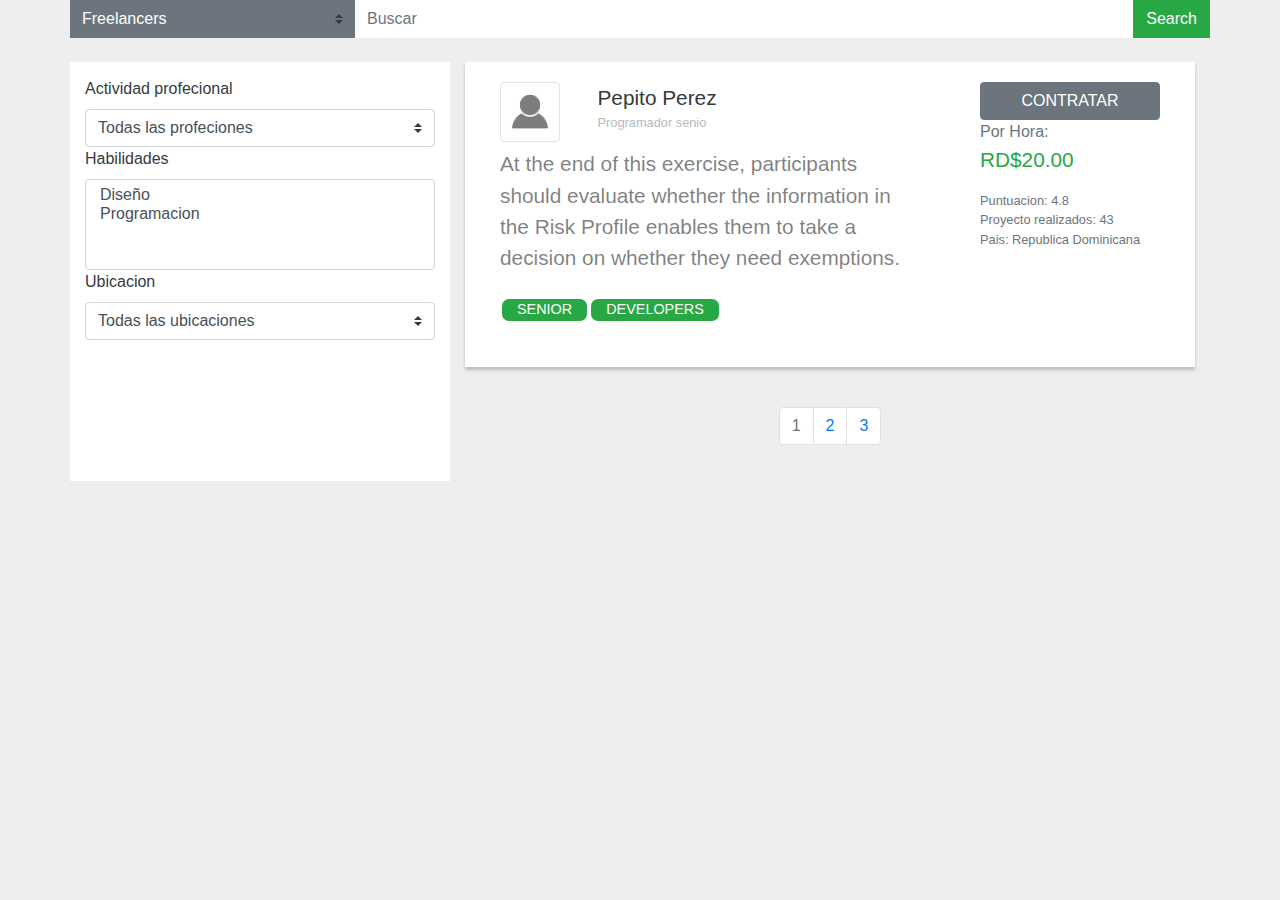
==== search_freelancers_and_jobs/index.html @ 36a7c7b7 "Commit" ====
<!DOCTYPE html>
<html lang="en">

<head>
  <meta charset="utf-8">
  <meta name="viewport" content="width=device-width, initial-scale=1, shrink-to-fit=no">
  <meta http-equiv="x-ua-compatible" content="ie=edge">
  <title>Material Design Bootstrap</title>
  <!-- Font Awesome -->
  <link rel="stylesheet" href="https://maxcdn.bootstrapcdn.com/font-awesome/4.7.0/css/font-awesome.min.css">
  <!-- Bootstrap core CSS -->
  <link href="css/bootstrap.min.css" rel="stylesheet">
</head>

<body style="background: #eee">

    <div class="container">
    
        <div class="row">
            
            
            <div class="col-sm">
                
                
                <div class="row">
<!--                    <div class="col-sm">-->
                        <select style="border-radius: 0; border: 0;" class="custom-select bg-secondary text-white col-lg-3">
                            <option selected>Freelancers</option>
                        </select>
                        <form style="padding: 0" class="form-inline col-sm my-2 my-lg-0">
                          <input style="border-radius: 0; border: 0px" class="form-control col-sm mr-sm-0" type="search" placeholder="Buscar" aria-label="Buscar">
                          <button class="btn btn-success my-2 my-sm-0" type="submit" style="
                                border-radius: 0;
                            ">Search</button>
                        </form>
<!--                    </div>-->
                </div>
            
            <main class="row my-lg-4">
                
                <div class="col-lg-4 bg-white text-dark" style="padding: 15px;">
                
                    <label for="select-acti-pro">Actividad profecional</label>
                    <select id="select-acti-pro" class="custom-select">
                      <option selected>Todas las profeciones</option>
                    </select>
                    
                    <label for="select-skills">Habilidades</label>
                    <select id="select-skills" class="custom-select" multiple>
                      <option>Diseño</option>                      
                      <option>Programacion</option>
                    </select>
                    
                    <label for="select-geo">Ubicacion</label>
                    <select id="select-geo" class="custom-select">
                      <option selected>Todas las ubicaciones</option>
                    </select>
                
                </div>
                
                <div class="col-lg">
                    
                    <div class="row">
<!--                        INICIO BOX-->
                <div class="col-sm-12" style="margin-bottom: 20px;" >
                         
                    <div class="card" style="border: 0;border-radius: 0;box-shadow: 0px 3px 3px #bdbbbb;">
                        <div class="card-body">
                            <div class="row">
                                <div class="col-lg-8">
                                
                                    <div class="col-lg-12">
                                        <div class="row">
                                        <div class="col-3">
                                        <img style=" width: 60px;height: 60px;" src="[data-uri]" alt="..." class="img-thumbnail">
                                        </div>
                                        <div class="col" style="padding: 0">
                                            <p style="font-size: 1.3em; margin: 0" class="text-dark">Pepito Perez</p>                                            <p style="font-size: 0.8em; opacity: 0.5" class="text-secondary">Programador senio</p>

                                        </div>
                                    </div>
                                    </div>
                                    
<!--                                    Descripcion-->
                                    <div class="col-lg-12">
                                        <p style="font-size: 1.3em; margin: 0" class="text-black-50">At the end of this exercise, participants should evaluate whether the information in the Risk Profile enables them to take a decision on whether they need exemptions. </p> 
                                    </div>
                                    
                                    <div class="col-lg-12 my-4">
                                        <div class="row" style="padding-left: 15px">
                                            <div class="col-lg-auto" style="padding: 2px;width: auto;">
                                                <p style="font-size: 0.9em;margin: 0;padding: 0px 15px;border-radius: 7px;" class="text-white bg-success">SENIOR</p> 
                                            </div>
                                            <div class="col-lg-auto" style="padding: 2px; width: auto;">
                                                <p style="font-size: 0.9em;margin: 0;padding: 0px 15px;border-radius: 7px;" class="text-white bg-success">DEVELOPERS</p> 
                                            </div>
                                        </div>
                                        
                                    </div>
                                
                                </div>
                                <div class="col-lg-4">
                                    <div class="col-sm-12" style="text-align: center;">
                                        <button style="width: 100%;" class="btn btn-secondary">CONTRATAR</button>
                                    </div>
                                    <div class="col-sm-12">
                                        <p style="margin: 0px;" class="text-secondary">Por Hora:</p>                                        
                                        <p style="font-size: 1.3em" class="text-success">RD$20.00</p>                                        
                                        <p style="font-size: 0.8em; margin: 0;" class="text-muted">Puntuacion: 4.8</p>                                        
                                        <p style="font-size: 0.8em; margin: 0;" class="text-muted">Proyecto realizados: 43</p>
                                        <p style="font-size: 0.8em" class="text-muted">Pais: Republica Dominicana</p>



                                    </div>
                                </div>
                            </div>                
                        </div>
                    </div>
                             
                        
                </div>
<!--                    FIN BOX-->    
     
                        
<!--                        Pagination-->
                        <div class="col-sm-12" style="padding: 20px;">
                             <nav  aria-label="...">
                              <ul class="pagination justify-content-center">
                                <li class="page-item disabled">
                                  <a class="page-link" href="#" tabindex="-1">1</a>
                                </li>
                                <li class="page-item"><a class="page-link" href="#">2</a></li>
                                <li class="page-item"><a class="page-link" href="#">3</a></li>
                              </ul>
                            </nav>
                        </div>
                       
                        
                    </div>
                
                </div>
                
                
                
                
                </main>
                
            
            </div>
        </div>
        
    </div>
  <!-- Bootstrap core JavaScript -->
  <script type="text/javascript" src="js/bootstrap.min.js"></script>
</body>

</html>
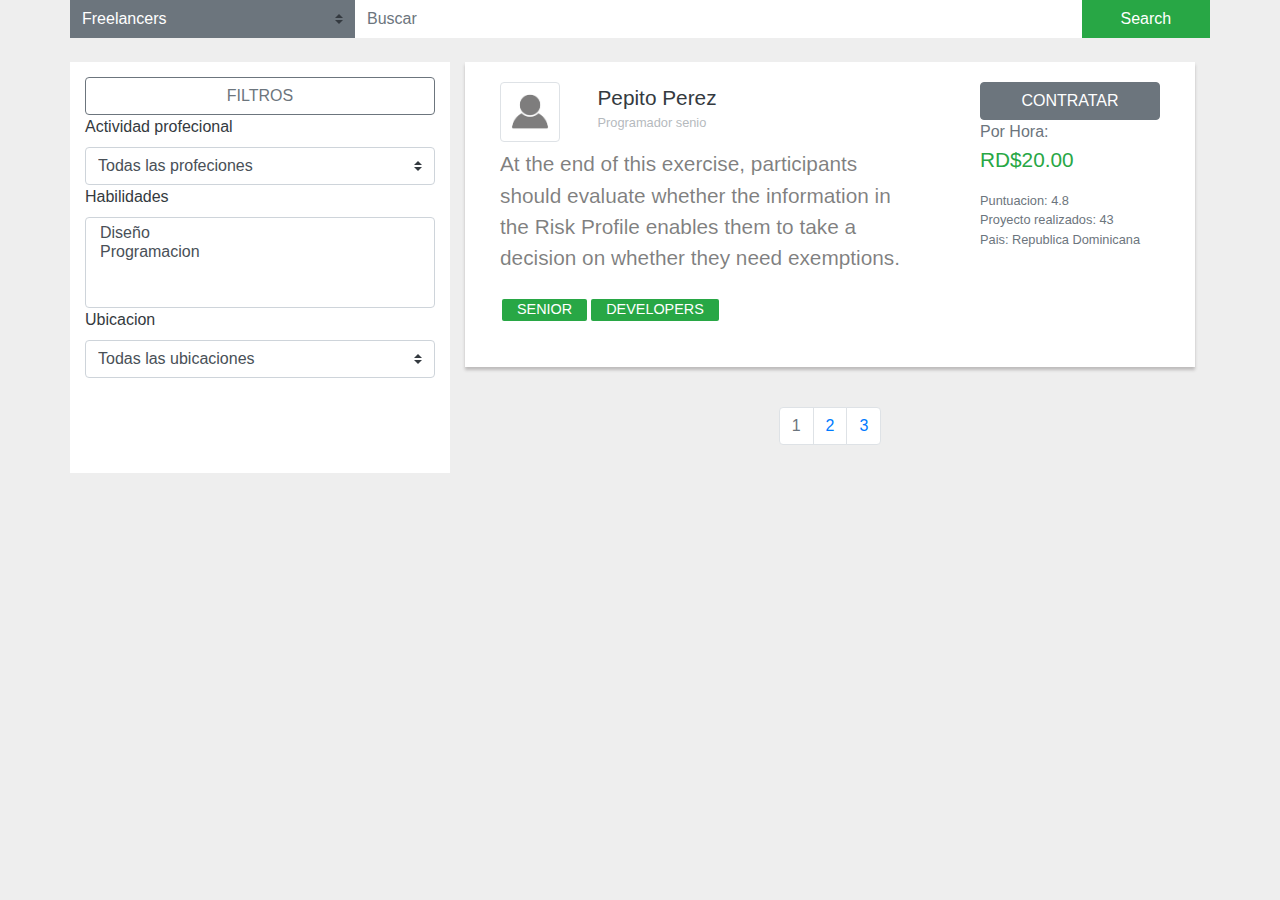
==== commit 35424a30: "commit" ====
--- a/search_freelancers_and_jobs/index.html
+++ b/search_freelancers_and_jobs/index.html
@@ -5,7 +5,7 @@
   <meta charset="utf-8">
   <meta name="viewport" content="width=device-width, initial-scale=1, shrink-to-fit=no">
   <meta http-equiv="x-ua-compatible" content="ie=edge">
-  <title>Material Design Bootstrap</title>
+  <title>CodeScript</title>
   <!-- Font Awesome -->
   <link rel="stylesheet" href="https://maxcdn.bootstrapcdn.com/font-awesome/4.7.0/css/font-awesome.min.css">
   <!-- Bootstrap core CSS -->
@@ -24,13 +24,16 @@
                 
                 <div class="row">
 <!--                    <div class="col-sm">-->
-                        <select style="border-radius: 0; border: 0;" class="custom-select bg-secondary text-white col-lg-3">
+                    <div class="col-lg-3 pl-0 pr-0">
+                        <!-- <div -->
+                        <select style="border-radius: 0; border: 0; cursor: pointer;" class="custom-select bg-secondary text-white">
                             <option selected>Freelancers</option>
                         </select>
-                        <form style="padding: 0" class="form-inline col-sm my-2 my-lg-0">
-                          <input style="border-radius: 0; border: 0px" class="form-control col-sm mr-sm-0" type="search" placeholder="Buscar" aria-label="Buscar">
+                    </div>
+                        <form style="padding: 0;" class="form-inline col-sm my-2 my-lg-0">
+                          <input style="border-radius: 0; border: 0px; width: 85%" class="form-control mr-sm-0" type="search" placeholder="Buscar" aria-label="Buscar">
                           <button class="btn btn-success my-2 my-sm-0" type="submit" style="
-                                border-radius: 0;
+                                border-radius: 0;width: 15%;
                             ">Search</button>
                         </form>
 <!--                    </div>-->
@@ -38,8 +41,9 @@
             
             <main class="row my-lg-4">
                 
-                <div class="col-lg-4 bg-white text-dark" style="padding: 15px;">
-                
+                <div class="col-lg-4 mb-2 bg-white text-dark" style="padding: 15px;">
+                    <button onclick="" class="btn btn-outline-secondary btn-block">FILTROS</button>
+                    <div class="d-none d-lg-block">
                     <label for="select-acti-pro">Actividad profecional</label>
                     <select id="select-acti-pro" class="custom-select">
                       <option selected>Todas las profeciones</option>
@@ -55,7 +59,7 @@
                     <select id="select-geo" class="custom-select">
                       <option selected>Todas las ubicaciones</option>
                     </select>
-                
+                </div>
                 </div>
                 
                 <div class="col-lg">
@@ -89,10 +93,10 @@
                                     <div class="col-lg-12 my-4">
                                         <div class="row" style="padding-left: 15px">
                                             <div class="col-lg-auto" style="padding: 2px;width: auto;">
-                                                <p style="font-size: 0.9em;margin: 0;padding: 0px 15px;border-radius: 7px;" class="text-white bg-success">SENIOR</p> 
+                                                <p style="font-size: 0.9em;margin: 0;padding: 0px 15px;border-radius: 2px;" class="text-white bg-success">SENIOR</p> 
                                             </div>
                                             <div class="col-lg-auto" style="padding: 2px; width: auto;">
-                                                <p style="font-size: 0.9em;margin: 0;padding: 0px 15px;border-radius: 7px;" class="text-white bg-success">DEVELOPERS</p> 
+                                                <p style="font-size: 0.9em;margin: 0;padding: 0px 15px;border-radius: 2px;" class="text-white bg-success">DEVELOPERS</p> 
                                             </div>
                                         </div>
                                         
@@ -120,8 +124,7 @@
                              
                         
                 </div>
-<!--                    FIN BOX-->    
-     
+<!--                    FIN BOX-->     
                         
 <!--                        Pagination-->
                         <div class="col-sm-12" style="padding: 20px;">
@@ -149,7 +152,6 @@
             
             </div>
         </div>
-        
     </div>
   <!-- Bootstrap core JavaScript -->
   <script type="text/javascript" src="js/bootstrap.min.js"></script>
